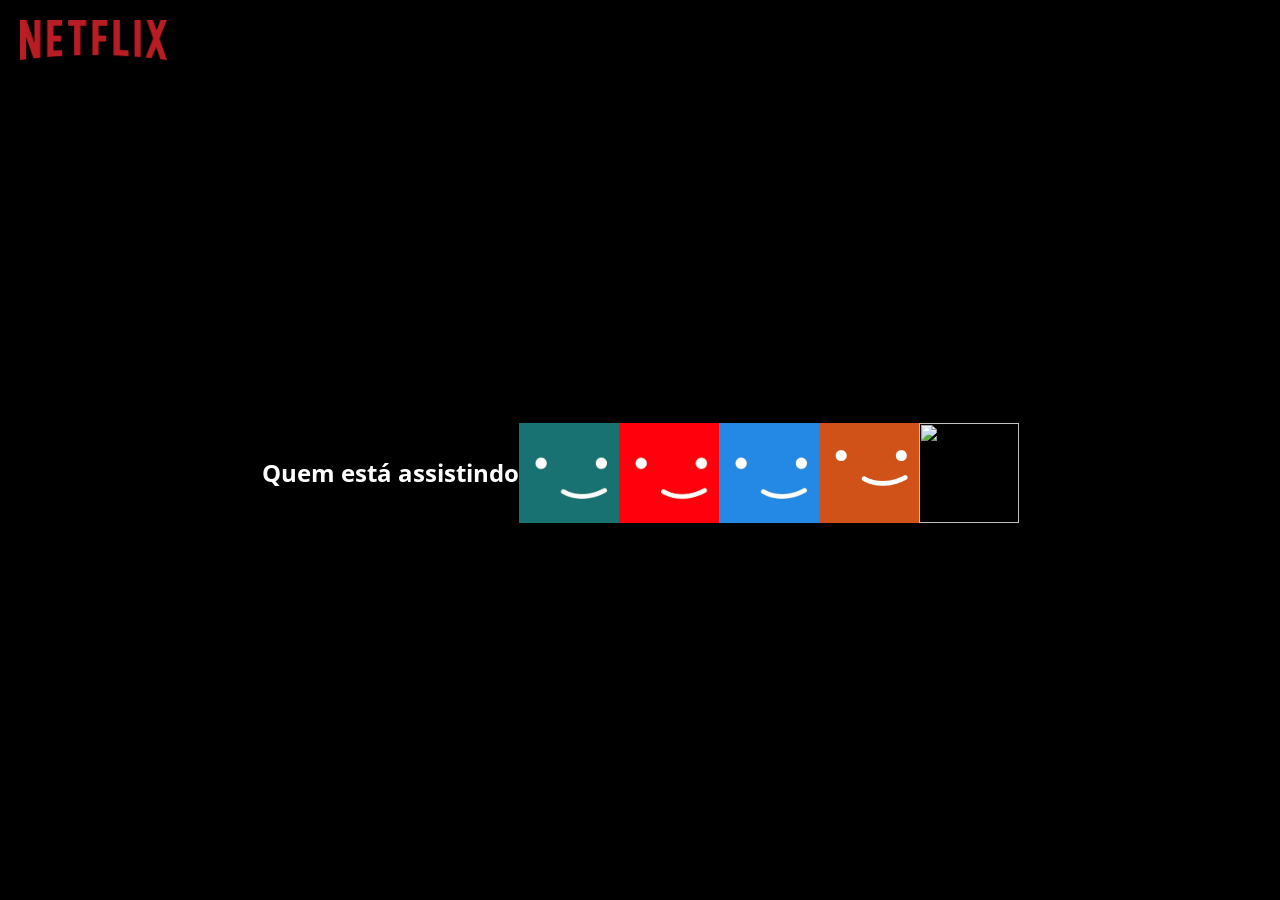
==== atividadeNetflix(24-11)/index.html @ 18c2204b "." ====
<!DOCTYPE html>
<html lang="pt-BR">
<head>
    <meta charset="UTF-8">
    <meta name="viewport" content="width=device-width, initial-scale=1.0">
    <link rel="stylesheet" href="style.css">
    <title>Netflix</title>
</head>
<body>
    <header>
        <img src="img/logo.png" alt="Logo da Netflix">
    </header>
    <main>
        <h2>Quem está assistindo</h2>
        <div class="users">
            <img src="img/user1.jpg" alt="">
            <img src="img/user2.jpg" alt="">
            <img src="img/user3.jpg" alt="">
            <img src="img/user4.png" alt="">
            <img src="" alt="">
        </div>
    </main>
</body>
</html>
---- atividadeNetflix(24-11)/style.css ----
@import url('https://fonts.googleapis.com/css2?family=Montserrat:ital@0;1&family=Open+Sans:ital,wght@0,300..800;1,300..800&display=swap');

* {
    margin: 0;
    padding: 0;
    box-sizing: border-box;
    font-family: "Open Sans", sans-serif;
}

body {
    background-color: black;
    padding: 20px;
    min-height: 100vh;
    display: flex;
    flex-direction: column;
}

header img {
    width: auto;
    height: 2.5rem;
}

main {
    display: flex;
    flex: 1;
    justify-content: center;
    align-items: center;
}

h2 {
    color: white;
}

.users {
    display: flex;

}

.users img {
    width: 100px;
    height: 100px;
}
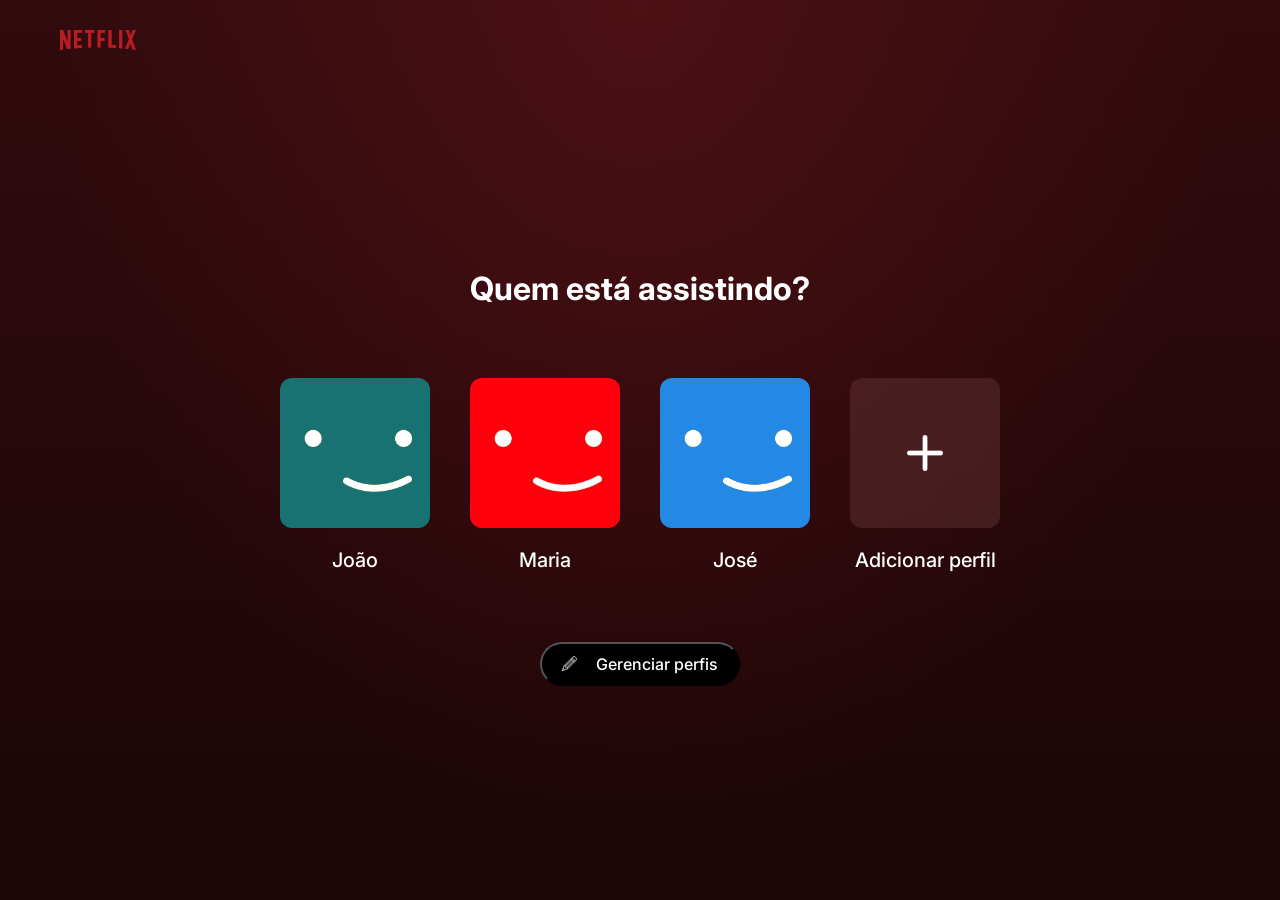
==== commit 30d9e335: "." ====
--- a/atividadeNetflix(24-11)/index.html
+++ b/atividadeNetflix(24-11)/index.html
@@ -1,24 +1,41 @@
-<!DOCTYPE html>
+<!doctype html>
 <html lang="pt-BR">
-<head>
-    <meta charset="UTF-8">
-    <meta name="viewport" content="width=device-width, initial-scale=1.0">
-    <link rel="stylesheet" href="style.css">
+  <head>
+    <meta charset="UTF-8" />
+    <meta name="viewport" content="width=device-width, initial-scale=1.0" />
+    <link rel="stylesheet" href="style.css" />
     <title>Netflix</title>
-</head>
-<body>
+  </head>
+  <body>
     <header>
-        <img src="img/logo.png" alt="Logo da Netflix">
+      <img src="img/logo.png" alt="Logo da Netflix" />
     </header>
     <main>
-        <h2>Quem está assistindo</h2>
-        <div class="users">
-            <img src="img/user1.jpg" alt="">
-            <img src="img/user2.jpg" alt="">
-            <img src="img/user3.jpg" alt="">
-            <img src="img/user4.png" alt="">
-            <img src="" alt="">
+      <h2>Quem está assistindo?</h2>
+      <div class="users">
+        <div class="card">
+          <img src="img/user1.jpg" alt="" />
+          <p>João</p>
         </div>
+        <div class="card">
+          <img src="img/user2.jpg" alt="" />
+          <p>Maria</p>
+        </div>
+        <div class="card">
+          <img src="img/user3.jpg" alt="" />
+          <p>José</p>
+        </div>
+        <div class="card">
+          <div class="newUser">
+            <img src="img/add.png" alt="" />
+          </div>
+          <p>Adicionar perfil</p>
+        </div>
+      </div>
+      <button>
+        <img src="img/pencil.png" alt="" />
+        <p>Gerenciar perfis</p>
+      </button>
     </main>
-</body>
-</html>+  </body>
+</html>
--- a/atividadeNetflix(24-11)/style.css
+++ b/atividadeNetflix(24-11)/style.css
@@ -1,42 +1,106 @@
-@import url('https://fonts.googleapis.com/css2?family=Montserrat:ital@0;1&family=Open+Sans:ital,wght@0,300..800;1,300..800&display=swap');
+@import url("https://fonts.googleapis.com/css2?family=Inter:ital,opsz,wght@0,14..32,100..900;1,14..32,100..900&display=swap");
 
 * {
-    margin: 0;
-    padding: 0;
-    box-sizing: border-box;
-    font-family: "Open Sans", sans-serif;
+  margin: 0;
+  padding: 0;
+  box-sizing: border-box;
+  font-family: "Inter", sans-serif;
 }
 
 body {
-    background-color: black;
-    padding: 20px;
-    min-height: 100vh;
-    display: flex;
-    flex-direction: column;
+  min-height: 100vh;
+  margin: 0;
+  background:
+    radial-gradient(
+      ellipse at 50% 0%,
+      rgba(100, 20, 24, 0.55),
+      transparent 65%
+    ),
+    linear-gradient(180deg, #310b0e 0%, #1b0507 100%);
+  background-attachment: fixed;
+  display: flex;
+  flex-direction: column;
 }
 
 header img {
-    width: auto;
-    height: 2.5rem;
+  margin: 30px 0 0 60px;
+  width: 76px;
+  height: 20px;
 }
 
 main {
-    display: flex;
-    flex: 1;
-    justify-content: center;
-    align-items: center;
+  display: flex;
+  flex: 1;
+  flex-direction: column;
+  justify-content: center;
+  align-items: center;
+  gap: 50px;
 }
 
 h2 {
-    color: white;
+  color: white;
+  font-size: 32px;
+  font-weight: 700;
 }
 
 .users {
-    display: flex;
-
+  display: flex;
 }
 
-.users img {
-    width: 100px;
-    height: 100px;
-}+.users .card {
+  display: flex;
+  flex-direction: column;
+  justify-content: center;
+  align-items: center;
+  padding: 20px;
+  gap: 20px;
+}
+
+.card img {
+  width: 150px;
+  height: 150px;
+  border-radius: 12px;
+}
+
+.users p {
+  color: white;
+  font-size: 20px;
+  font-weight: 500;
+}
+
+.card .newUser {
+  display: flex;
+  justify-content: center;
+  align-items: center;
+  width: 150px;
+  height: 150px;
+  border-radius: 12px;
+  background: rgba(100, 55, 57, 0.45);
+}
+
+.card .newUser img {
+  width: 50px;
+  height: 50px;
+}
+
+main button {
+  display: flex;
+  justify-content: space-around;
+  align-items: center;
+  background-color: #000000;
+  border: solid 1% white;
+  border-radius: 50px;
+  padding: 10px;
+  min-width: 200px;
+}
+
+button img {
+  width: 15px;
+  height: 15px;
+}
+
+button p {
+  color: white;
+  font-size: 16px;
+  font-weight: 500;
+}
